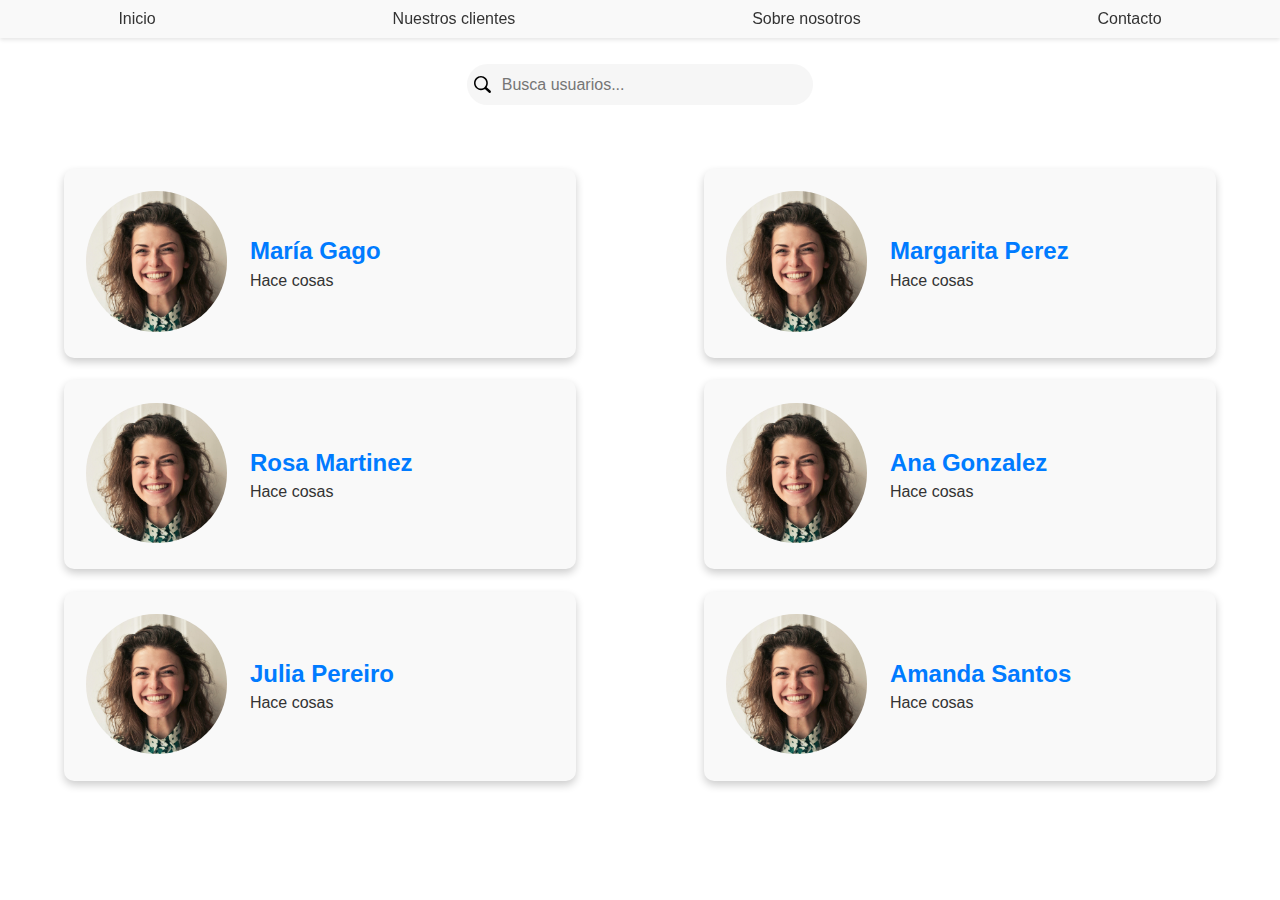
==== main.html @ 03675027 "first commit" ====
<!DOCTYPE html>
<html lang="en">
<head>
    <meta charset="UTF-8">
    <meta name="viewport" content="width=device-width, initial-scale=1.0">
    <title>Document</title>
    <link rel="stylesheet" href="estilo.css">
    <script src="https://code.jquery.com/jquery-3.7.1.min.js" defer></script><!--Metemos jquery-->
    <script src="script.js" defer></script>

</head>
<body>

    <div class="navbar">
        <span class="tab">Inicio</span>
        <span class="tab">Nuestros clientes</span>
        <span class="tab">Sobre nosotros</span>
        <span class="tab">Contacto</span>
    </div>

   

    <div class="searchcontainer">
        <input type="search" name="" id="searchbar" placeholder="Busca usuarios...">
    </div>


    <div class="cardcontainer">
        <div class="card">
            <div class="cardimgcontainer">
                <img src="imagenes/fotoperfil.jpg" alt="">
            </div>
            <div class="textcontainer">
                <h3 class="nombre">María Gago</h3>
                <p>Hace cosas</p>
            </div>
        </div>
        <div class="card">
            <div class="cardimgcontainer">
                <img src="imagenes/fotoperfil.jpg" alt="">
            </div>
            <div class="textcontainer">
                <h3 class="nombre">Margarita Perez</h3>
                <p>Hace cosas</p>
            </div>
        </div>
        <div class="card">
            <div class="cardimgcontainer">
                <img src="imagenes/fotoperfil.jpg" alt="">
            </div>
            <div class="textcontainer">
                <h3 class="nombre">Rosa Martinez</h3>
                <p>Hace cosas</p>
            </div>
        </div>
        <div class="card">
            <div class="cardimgcontainer">
                <img src="imagenes/fotoperfil.jpg" alt="">
            </div>
            <div class="textcontainer">
                <h3 class="nombre">Ana Gonzalez</h3>
                <p>Hace cosas</p>
            </div>
        </div>
        <div class="card">
            <div class="cardimgcontainer">
                <img src="imagenes/fotoperfil.jpg" alt="">
            </div>
            <div class="textcontainer">
                <h3 class="nombre">Julia Pereiro</h3>
                <p>Hace cosas</p>
            </div>
        </div>
        <div class="card">
            <div class="cardimgcontainer">
                <img src="imagenes/fotoperfil.jpg" alt="">
            </div>
            <div class="textcontainer">
                <h3 class="nombre">Amanda Santos</h3>
                <p>Hace cosas</p>
            </div>
        </div>
    </div>
</body>
</html>
---- estilo.css ----
*{ 
    box-sizing: border-box;
    margin: 0;
    padding: 0;
    font-family: 'Lucida Sans', 'Lucida Sans Regular', 'Lucida Grande', 'Lucida Sans Unicode', Geneva, Verdana, sans-serif;
}

/* Reset default styles */
.navbar {
    position: fixed;
    width: 100%;
    padding: 10px 0; /* Adds some vertical padding */

    background-color: #f9f9f9; /* Light background color */
    box-shadow: 0 2px 4px rgba(0, 0, 0, 0.1); /* Subtle shadow for depth */

    display: flex;
    justify-content: space-around;
    
}

.tab {
    color: #333; 
    cursor: pointer; /* Changes cursor to pointer on hover */
    transition: color 0.3s ease; /* Smooth color transition */
}

.tab:hover {
    color: #007bff; /* Color on hover */
}




.searchcontainer {
    padding: 5% ;
    display: flex;
    justify-content: center;
}


/* Style for the input field */
.searchcontainer input[type="search"] {
    border: 2px solid ;
    width: 30%;
    padding: 1% 1% 1% 3%; /* Padding inside the input field */
    background-color:  #f6f6f6; /* Light border */
    border-radius: 50px; /* Rounded corners */
    font-size: 16px; /* Standard font size */
    border: none;
    transition: border-color 0.3s ease; /* Smooth transition for border color */

    background-image: url(imagenes/search-icon.svg);
    background-repeat: no-repeat;
    background-position: 2%;
    background-size: 5%;
}
.searchimgcontainer{
    width: 10%;
    object-fit: contain;
}
.searchimgcontainer img{
    width: 100%;
}

/* Hover effect for the input field */
.searchcontainer input[type="search"]:hover {
    border-color: #1a88fe; /* Color change on hover */
}

/* Focus effect for the input field */
.searchcontainer input[type="search"]:focus {
    outline: none; /* Removes the default outline */
    border-color: #1a88fe; /* Color change on focus */
    box-shadow: 0 0 0 2px #007bff79; /* Soft focus ring */
}



.cardcontainer {
    display: grid;
    grid-template-columns: repeat(2,1fr);
}

.card {
    padding: 3.5%; /* Adds some space around the content */
    border-radius: 10px; /* Rounded corners for the card */
    box-shadow: 0 4px 8px rgba(0, 0, 0, 0.2); /* Drop shadow effect */
    
    max-width: 80%; /* Ensures the card fits within the viewport */
    margin: 0 auto 3.5% auto; 

    background-color: #f9f9f9; /* Light background color */
    display: flex;
    align-items: center;
    
}
.card:hover{
    box-shadow: 0 4px 8px #007bff79; /* Drop shadow effect */
}

.cardimgcontainer{
    margin-right: 5%;
    width: 30%; /* Adjusts the image size */
    height: auto; /* Maintains aspect ratio */
    object-fit: contain; /* Ensures the image covers the area without stretching */
}
.cardcontainer img{
    border-radius: 50%; /* Makes the image round */
    width: 100%;
}
    

.textcontainer {
    flex-grow: 1;

    display: flex;
    flex-direction: column;
    justify-content: center;
    align-items: flex-start;

}

.textcontainer h3 {
    color: #007bff; /* Color on hover */
    font-size: 24px; /* Adjust font size as needed */
    margin-bottom: 2%; /* Adds some space between the title and the description */
}

.textcontainer p {
    font-size: 16px; /* Adjust font size as needed */
    color: #333; 
}
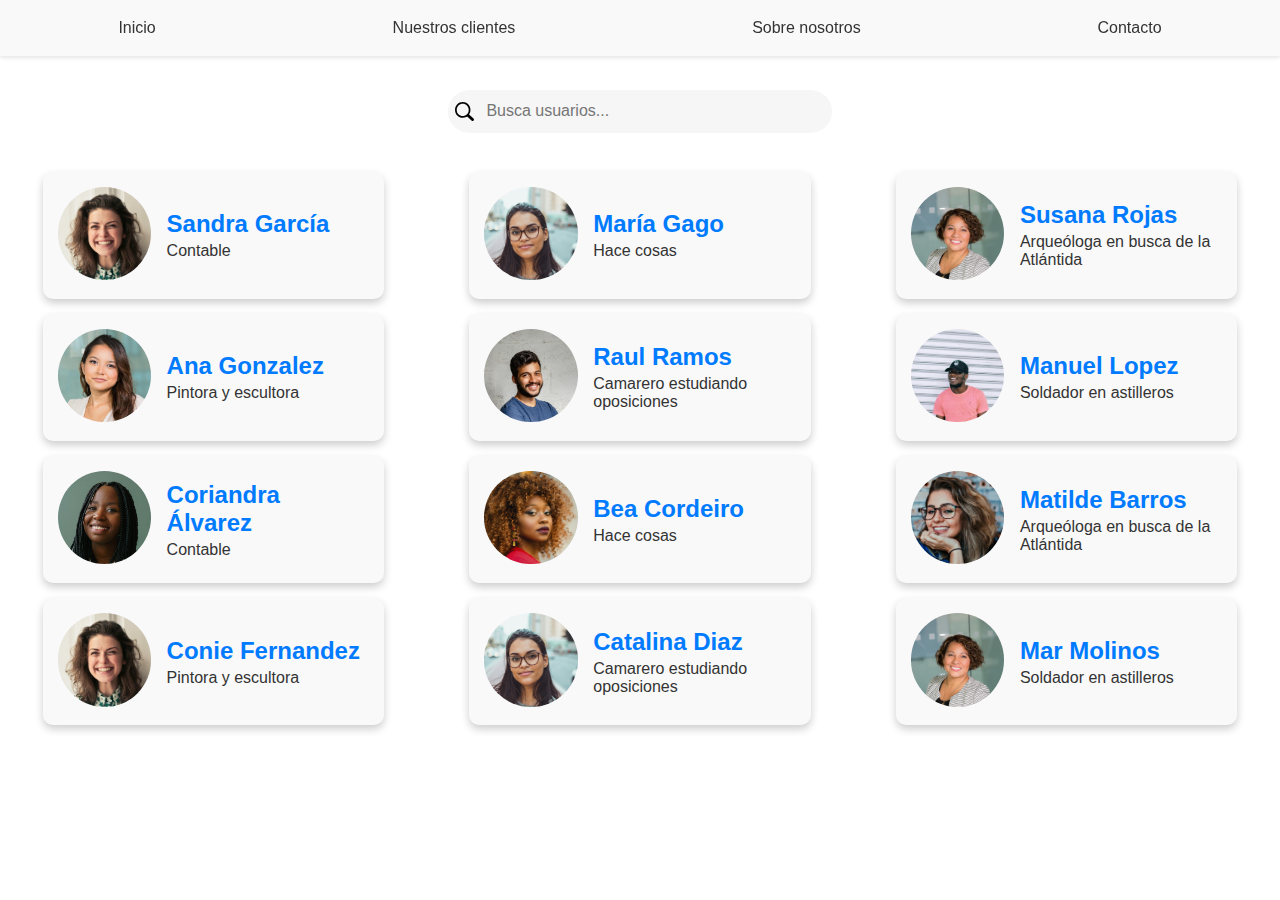
==== commit 2055d7d2: "con arrays!" ====
--- a/main.html
+++ b/main.html
@@ -10,7 +10,7 @@
 
 </head>
 <body>
-
+<!---Barra navegaciion-->
     <div class="navbar">
         <span class="tab">Inicio</span>
         <span class="tab">Nuestros clientes</span>
@@ -19,67 +19,27 @@
     </div>
 
    
-
+<!---Buscador-->
     <div class="searchcontainer">
         <input type="search" name="" id="searchbar" placeholder="Busca usuarios...">
     </div>
 
+<!---Cartas-->
+    <div class="cardcontainer">
+        
+    </div>
 
-    <div class="cardcontainer">
+    <template id="cardTemplate">
         <div class="card">
             <div class="cardimgcontainer">
-                <img src="imagenes/fotoperfil.jpg" alt="">
+                <img class="cardimg" src="" alt="">
             </div>
             <div class="textcontainer">
-                <h3 class="nombre">María Gago</h3>
-                <p>Hace cosas</p>
+                <h3 class="nombre"></h3>
+                <p class="descrippcion"></p>
             </div>
         </div>
-        <div class="card">
-            <div class="cardimgcontainer">
-                <img src="imagenes/fotoperfil.jpg" alt="">
-            </div>
-            <div class="textcontainer">
-                <h3 class="nombre">Margarita Perez</h3>
-                <p>Hace cosas</p>
-            </div>
-        </div>
-        <div class="card">
-            <div class="cardimgcontainer">
-                <img src="imagenes/fotoperfil.jpg" alt="">
-            </div>
-            <div class="textcontainer">
-                <h3 class="nombre">Rosa Martinez</h3>
-                <p>Hace cosas</p>
-            </div>
-        </div>
-        <div class="card">
-            <div class="cardimgcontainer">
-                <img src="imagenes/fotoperfil.jpg" alt="">
-            </div>
-            <div class="textcontainer">
-                <h3 class="nombre">Ana Gonzalez</h3>
-                <p>Hace cosas</p>
-            </div>
-        </div>
-        <div class="card">
-            <div class="cardimgcontainer">
-                <img src="imagenes/fotoperfil.jpg" alt="">
-            </div>
-            <div class="textcontainer">
-                <h3 class="nombre">Julia Pereiro</h3>
-                <p>Hace cosas</p>
-            </div>
-        </div>
-        <div class="card">
-            <div class="cardimgcontainer">
-                <img src="imagenes/fotoperfil.jpg" alt="">
-            </div>
-            <div class="textcontainer">
-                <h3 class="nombre">Amanda Santos</h3>
-                <p>Hace cosas</p>
-            </div>
-        </div>
-    </div>
+    </template>
+
 </body>
 </html>--- a/estilo.css
+++ b/estilo.css
@@ -5,14 +5,14 @@
     font-family: 'Lucida Sans', 'Lucida Sans Regular', 'Lucida Grande', 'Lucida Sans Unicode', Geneva, Verdana, sans-serif;
 }
 
-/* Reset default styles */
 .navbar {
     position: fixed;
+
     width: 100%;
-    padding: 10px 0; /* Adds some vertical padding */
+    padding: 1.5% 0; 
 
-    background-color: #f9f9f9; /* Light background color */
-    box-shadow: 0 2px 4px rgba(0, 0, 0, 0.1); /* Subtle shadow for depth */
+    background-color: #f9f9f9; 
+    box-shadow: 0 2px 4px rgba(0, 0, 0, 0.1); 
 
     display: flex;
     justify-content: space-around;
@@ -21,34 +21,35 @@
 
 .tab {
     color: #333; 
-    cursor: pointer; /* Changes cursor to pointer on hover */
-    transition: color 0.3s ease; /* Smooth color transition */
+    cursor: pointer; 
+    transition: color 0.3s ease; 
 }
 
 .tab:hover {
-    color: #007bff; /* Color on hover */
+    color: #007bff;
+
 }
 
 
+.searchcontainer {
+    padding: 7% 0% 3% 0%;
 
-
-.searchcontainer {
-    padding: 5% ;
     display: flex;
     justify-content: center;
 }
 
 
-/* Style for the input field */
 .searchcontainer input[type="search"] {
-    border: 2px solid ;
+    border: none;
+    border-radius: 50px; 
+
     width: 30%;
-    padding: 1% 1% 1% 3%; /* Padding inside the input field */
-    background-color:  #f6f6f6; /* Light border */
-    border-radius: 50px; /* Rounded corners */
-    font-size: 16px; /* Standard font size */
-    border: none;
-    transition: border-color 0.3s ease; /* Smooth transition for border color */
+    padding: 1% 1% 1% 3%;
+
+    background-color:  #f6f6f6; 
+    font-size: 16px; 
+    
+    transition: border-color 0.3s ease; 
 
     background-image: url(imagenes/search-icon.svg);
     background-repeat: no-repeat;
@@ -63,54 +64,54 @@
     width: 100%;
 }
 
-/* Hover effect for the input field */
 .searchcontainer input[type="search"]:hover {
-    border-color: #1a88fe; /* Color change on hover */
+    border-color: #1a88fe; 
 }
 
-/* Focus effect for the input field */
 .searchcontainer input[type="search"]:focus {
-    outline: none; /* Removes the default outline */
-    border-color: #1a88fe; /* Color change on focus */
-    box-shadow: 0 0 0 2px #007bff79; /* Soft focus ring */
+    outline: none; 
+    border-color: #1a88fe; 
+    box-shadow: 0 0 0 2px #007bff79; 
 }
-
-
 
 .cardcontainer {
     display: grid;
-    grid-template-columns: repeat(2,1fr);
+    grid-template-columns: repeat(3,1fr);
 }
 
 .card {
-    padding: 3.5%; /* Adds some space around the content */
-    border-radius: 10px; /* Rounded corners for the card */
-    box-shadow: 0 4px 8px rgba(0, 0, 0, 0.2); /* Drop shadow effect */
+    border-radius: 10px; 
     
-    max-width: 80%; /* Ensures the card fits within the viewport */
+    max-width: 80%; 
     margin: 0 auto 3.5% auto; 
+    padding: 3.5%;
 
-    background-color: #f9f9f9; /* Light background color */
+    box-shadow: 0 4px 8px rgba(0, 0, 0, 0.2); 
+    background-color: #f9f9f9; 
+
     display: flex;
     align-items: center;
+
+    transition: all 0.3s ease;
     
 }
+
 .card:hover{
-    box-shadow: 0 4px 8px #007bff79; /* Drop shadow effect */
+    box-shadow: 0 4px 8px #007bff79; 
+    transform: translateY(-2.5%);
 }
 
 .cardimgcontainer{
+    flex-shrink: 0;
+    width: 30%; 
     margin-right: 5%;
-    width: 30%; /* Adjusts the image size */
-    height: auto; /* Maintains aspect ratio */
-    object-fit: contain; /* Ensures the image covers the area without stretching */
+    object-fit: contain; 
 }
 .cardcontainer img{
-    border-radius: 50%; /* Makes the image round */
+    border-radius: 50%; 
     width: 100%;
 }
     
-
 .textcontainer {
     flex-grow: 1;
 
@@ -122,12 +123,12 @@
 }
 
 .textcontainer h3 {
-    color: #007bff; /* Color on hover */
-    font-size: 24px; /* Adjust font size as needed */
-    margin-bottom: 2%; /* Adds some space between the title and the description */
+    color: #007bff; 
+    font-size: 24px; 
+    margin-bottom: 2%; 
 }
 
 .textcontainer p {
-    font-size: 16px; /* Adjust font size as needed */
+    font-size: 16px; 
     color: #333; 
 }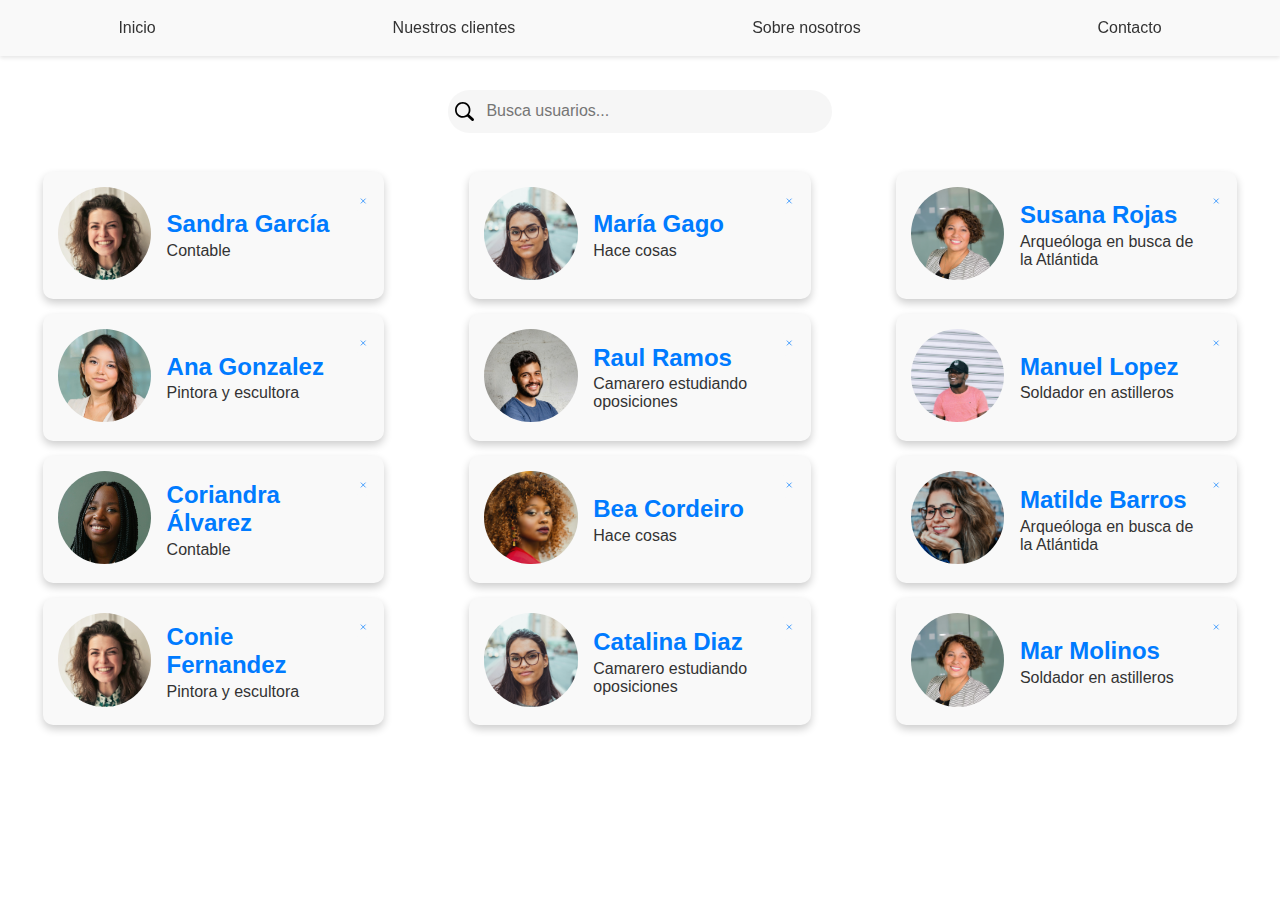
==== commit 94fbd0c6: "con boton de eliminar" ====
--- a/main.html
+++ b/main.html
@@ -5,8 +5,7 @@
     <meta name="viewport" content="width=device-width, initial-scale=1.0">
     <title>Document</title>
     <link rel="stylesheet" href="estilo.css">
-    <script src="https://code.jquery.com/jquery-3.7.1.min.js" defer></script><!--Metemos jquery-->
-    <script src="script.js" defer></script>
+    
 
 </head>
 <body>
@@ -30,16 +29,21 @@
     </div>
 
     <template id="cardTemplate">
-        <div class="card">
+        <div class="card" data-indice="">
             <div class="cardimgcontainer">
                 <img class="cardimg" src="" alt="">
             </div>
             <div class="textcontainer">
                 <h3 class="nombre"></h3>
-                <p class="descrippcion"></p>
+                <p class="descripcion"></p>
             </div>
+            <button class="close">
+                <svg xmlns="http://www.w3.org/2000/svg" width="24" height="24" viewBox="0 0 24 24" fill="none" stroke="currentColor" stroke-width="2" stroke-linecap="round" stroke-linejoin="round" class="lucide lucide-x"><path d="M18 6 6 18"/><path d="m6 6 12 12"/></svg>
+            </button>
         </div>
     </template>
 
+    <script src="https://code.jquery.com/jquery-3.7.1.min.js" defer></script><!--Metemos jquery-->
+    <script src="script.js" defer></script>
 </body>
 </html>--- a/estilo.css
+++ b/estilo.css
@@ -131,4 +131,27 @@
 .textcontainer p {
     font-size: 16px; 
     color: #333; 
-}+}
+.close{
+    justify-self: flex-end;
+    align-self: flex-start;
+
+    width: 4%;
+
+    display: flex;
+    justify-content: center;
+    align-items: center;
+
+    border-radius: 50px;
+    border: 2px solid #f9f9f9;;
+    
+    cursor: pointer;
+    background-color: #f9f9f9;
+    font-family: Arial, Helvetica, sans-serif;
+    font-weight: 600;
+    color: #007bff;
+}
+.close:hover{
+    color:red;
+}
+
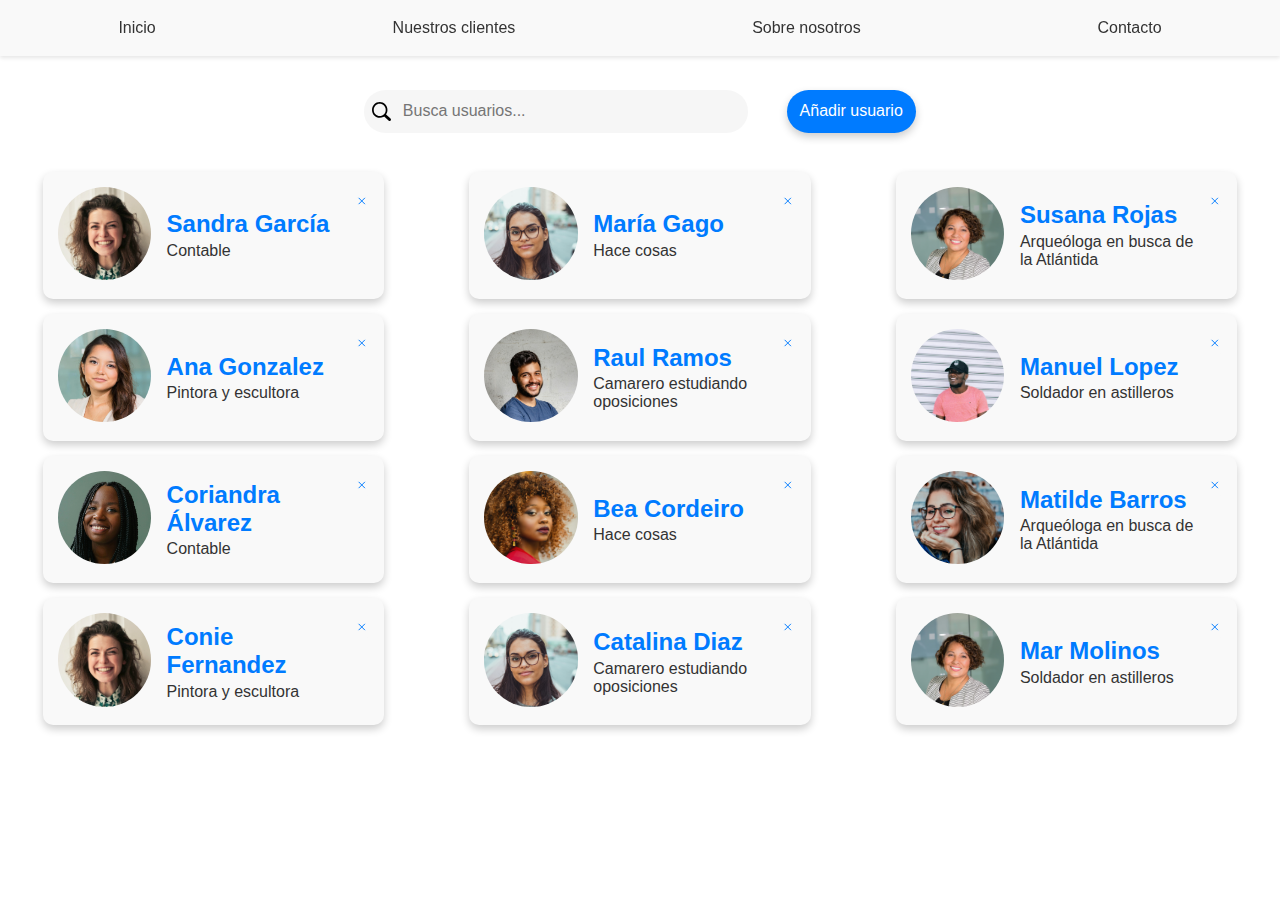
==== commit 1ec3c3ab: "intentando optimizar" ====
--- a/main.html
+++ b/main.html
@@ -21,13 +21,42 @@
 <!---Buscador-->
     <div class="searchcontainer">
         <input type="search" name="" id="searchbar" placeholder="Busca usuarios...">
+        <button class="add" id="adduser">Añadir usuario</button>
     </div>
 
-<!---Cartas-->
+<!---Recipiente para las cartas que se añadiran con el js-->
     <div class="cardcontainer">
         
     </div>
 
+<!--Modal-->
+<div class="modalback">
+    <div class="modal">
+        <button id="closeform">
+            <svg xmlns="http://www.w3.org/2000/svg" width="24" height="24" viewBox="0 0 24 24" fill="none" stroke="currentColor" stroke-width="2" stroke-linecap="round" stroke-linejoin="round" class="lucide lucide-x"><path d="M18 6 6 18"/><path d="m6 6 12 12"/></svg>
+        </button>
+        <div>
+            <label for="urnombre">Nombre</label>
+            <input type="text" name="urnombre" class="inputNU" id="urn" required>
+        </div>
+
+        <div>
+            <label for="urdescripcion">Descripcion</label>
+            <input type="text" name="urdescripcion" class="inputNU" id="urd" required>
+        </div>
+
+        <div>
+            <label for="urimg">Imagen de perfil (url)</label>
+            <input type="text" name="ururl" class="inputNU" id="uri" required>
+            <!--<input type="file" name="file" accept="image/*" id="file">
+        --->
+        </div>
+        <button class="add" id="addform" style="width: 30%; align-self: center; margin-top: 1%;" >Añadir</button>
+    </div>
+</div>
+    
+
+<!---Template-->
     <template id="cardTemplate">
         <div class="card" data-indice="">
             <div class="cardimgcontainer">
@@ -37,7 +66,7 @@
                 <h3 class="nombre"></h3>
                 <p class="descripcion"></p>
             </div>
-            <button class="close">
+            <button class="closecard">
                 <svg xmlns="http://www.w3.org/2000/svg" width="24" height="24" viewBox="0 0 24 24" fill="none" stroke="currentColor" stroke-width="2" stroke-linecap="round" stroke-linejoin="round" class="lucide lucide-x"><path d="M18 6 6 18"/><path d="m6 6 12 12"/></svg>
             </button>
         </div>
--- a/estilo.css
+++ b/estilo.css
@@ -56,13 +56,6 @@
     background-position: 2%;
     background-size: 5%;
 }
-.searchimgcontainer{
-    width: 10%;
-    object-fit: contain;
-}
-.searchimgcontainer img{
-    width: 100%;
-}
 
 .searchcontainer input[type="search"]:hover {
     border-color: #1a88fe; 
@@ -72,6 +65,35 @@
     outline: none; 
     border-color: #1a88fe; 
     box-shadow: 0 0 0 2px #007bff79; 
+}
+
+.add{
+    margin-left: 3%;
+    padding: 1%;
+
+    border-radius: 50px;
+    border: none;
+
+    background-color: #007bff;
+    color:white;
+
+    font-size: 16px;
+    font-weight: 500;
+    box-shadow: 0 4px 8px rgba(0, 0, 0, 0.2);
+    
+
+}
+
+.add:hover{
+    box-shadow: 0 4px 8px #007bff79; 
+    transition: box-shadow 0.3s ease;
+}
+
+.add:active{
+    transition: none;
+    background-color: #016de0;
+    box-shadow: none;
+    transform: translateY(2.5%);
 }
 
 .cardcontainer {
@@ -132,11 +154,11 @@
     font-size: 16px; 
     color: #333; 
 }
-.close{
+.closecard{
     justify-self: flex-end;
     align-self: flex-start;
 
-    width: 4%;
+    width: 5%;
 
     display: flex;
     justify-content: center;
@@ -151,7 +173,76 @@
     font-weight: 600;
     color: #007bff;
 }
-.close:hover{
+.closecard:hover{
     color:red;
 }
-
+.modalback{
+    display:none ;
+    position: fixed; /* Stay in place */
+    z-index: 1; /* Sit on top */
+    
+    left: 0;
+    top: 0;
+    width: 100%;
+    height: 100%;
+    background-color: #00000070;
+    
+}
+
+.modal{
+    
+    border-radius: 10px; 
+    
+    max-width: 40%; 
+    margin: 15% auto auto auto; 
+    padding: 2% 3.5% 2% 3.5%;
+
+    box-shadow: 0 4px 8px rgba(0, 0, 0, 0.2); 
+    background-color: #f9f9f9; 
+
+    display: flex;
+    flex-direction: column;
+    gap: 20px;
+}
+.modal>div{
+    width: 100%;
+}
+.modal label{
+    color: #007bff;
+    font-size: 16px;
+    font-weight: 500;
+}
+.inputNU{
+    width: 100%;
+    border: 2px solid #919191;
+    border-radius: 5px;
+}
+.inputNU:focus{
+    outline: none;
+    border: 2px solid #007bff;
+}
+#closeform{
+    align-self: flex-end;
+}
+#closeform{
+    justify-self: flex-end;
+    align-self: flex-end;
+
+    width: 5%;
+
+    display: flex;
+    justify-content: center;
+    align-items: center;
+
+    border-radius: 50px;
+    border: 2px solid #f9f9f9;;
+    
+    cursor: pointer;
+    background-color: #f9f9f9;
+    font-family: Arial, Helvetica, sans-serif;
+    font-weight: 600;
+    color: #007bff;
+}
+#closeform:hover{
+    color:red;
+}